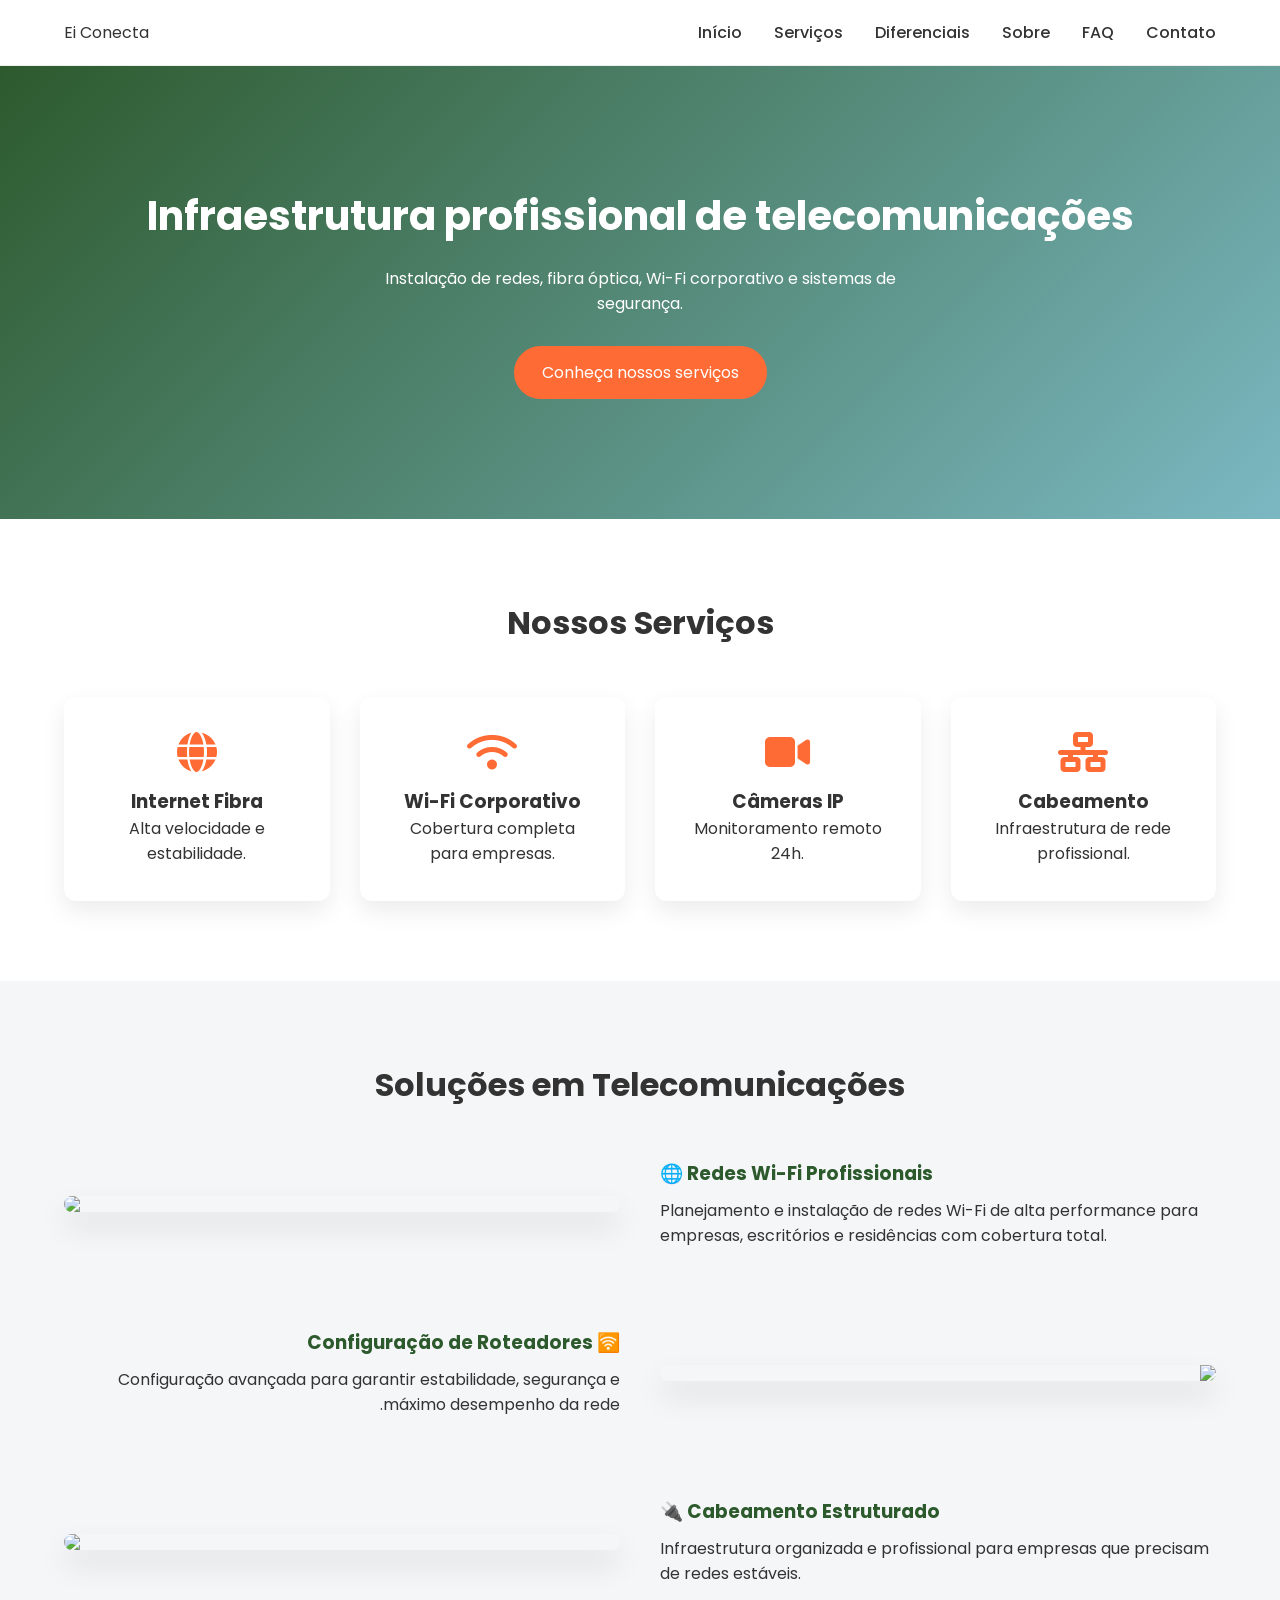
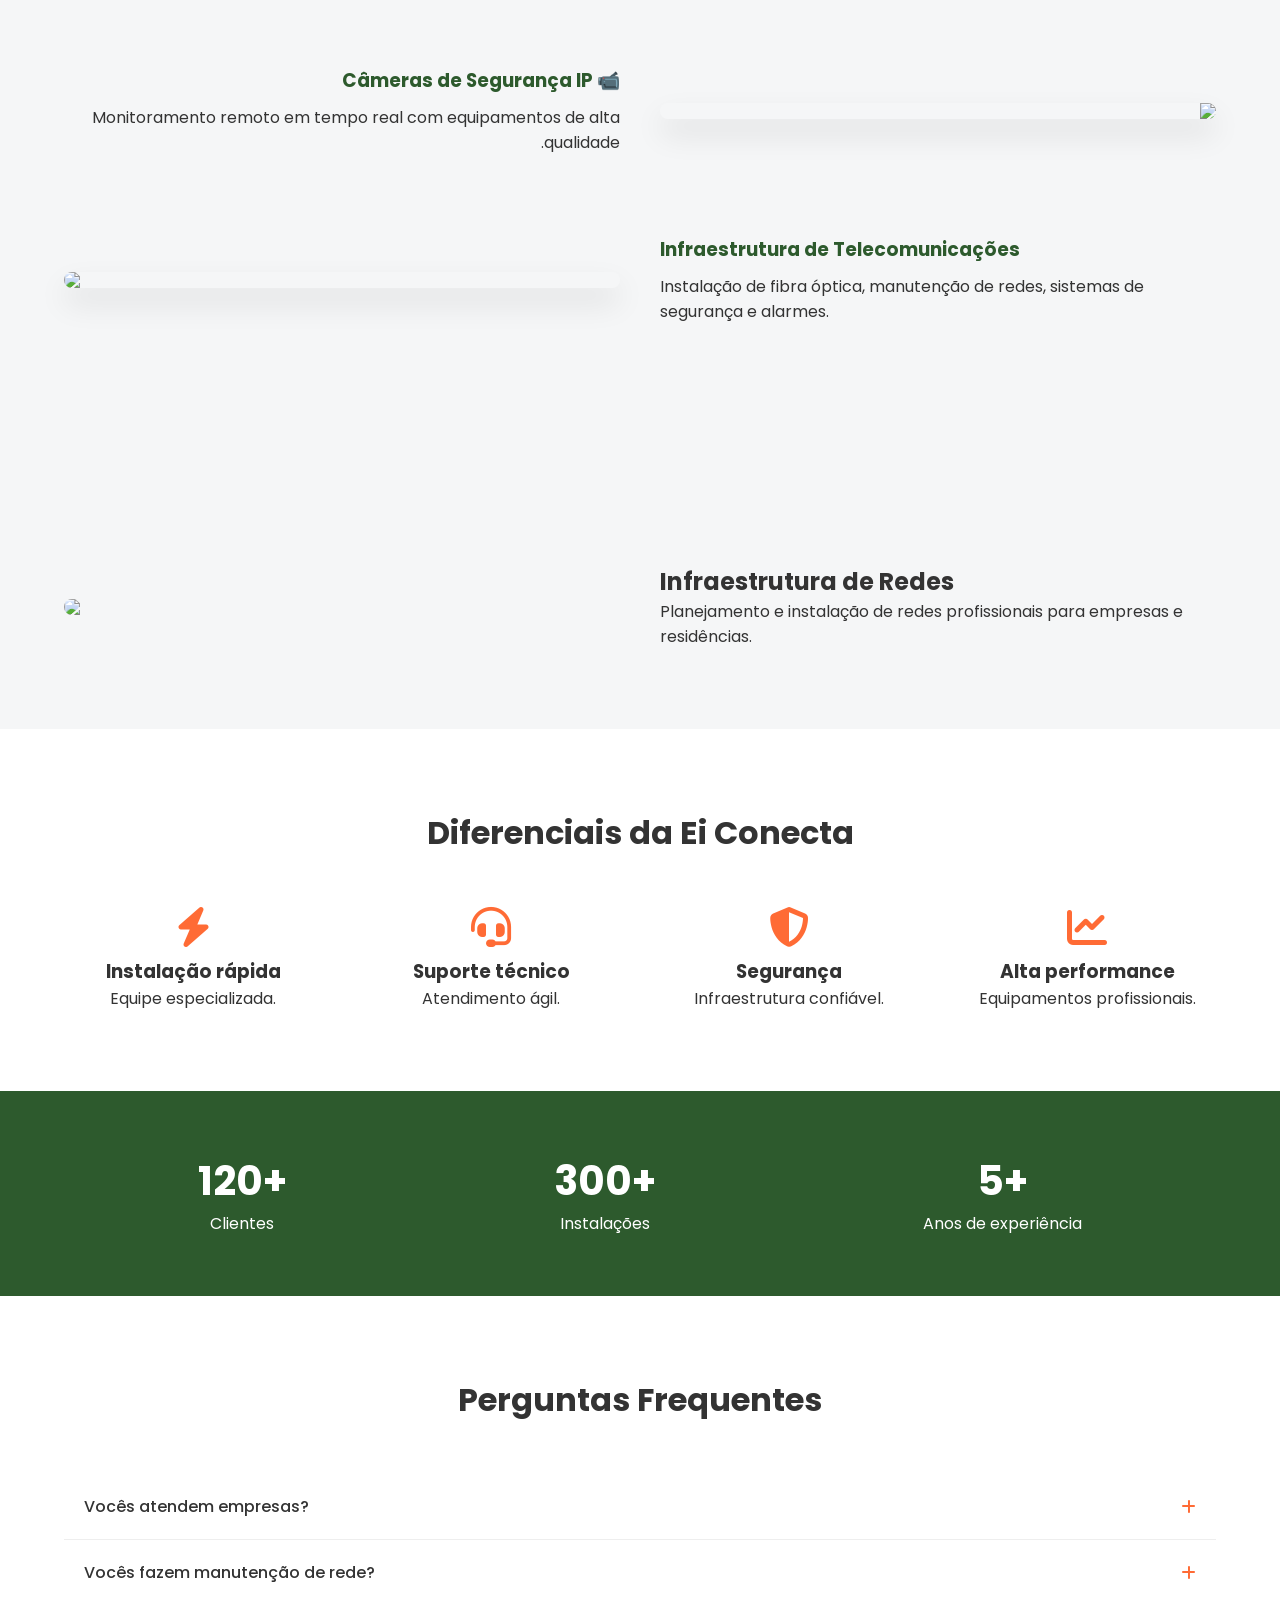
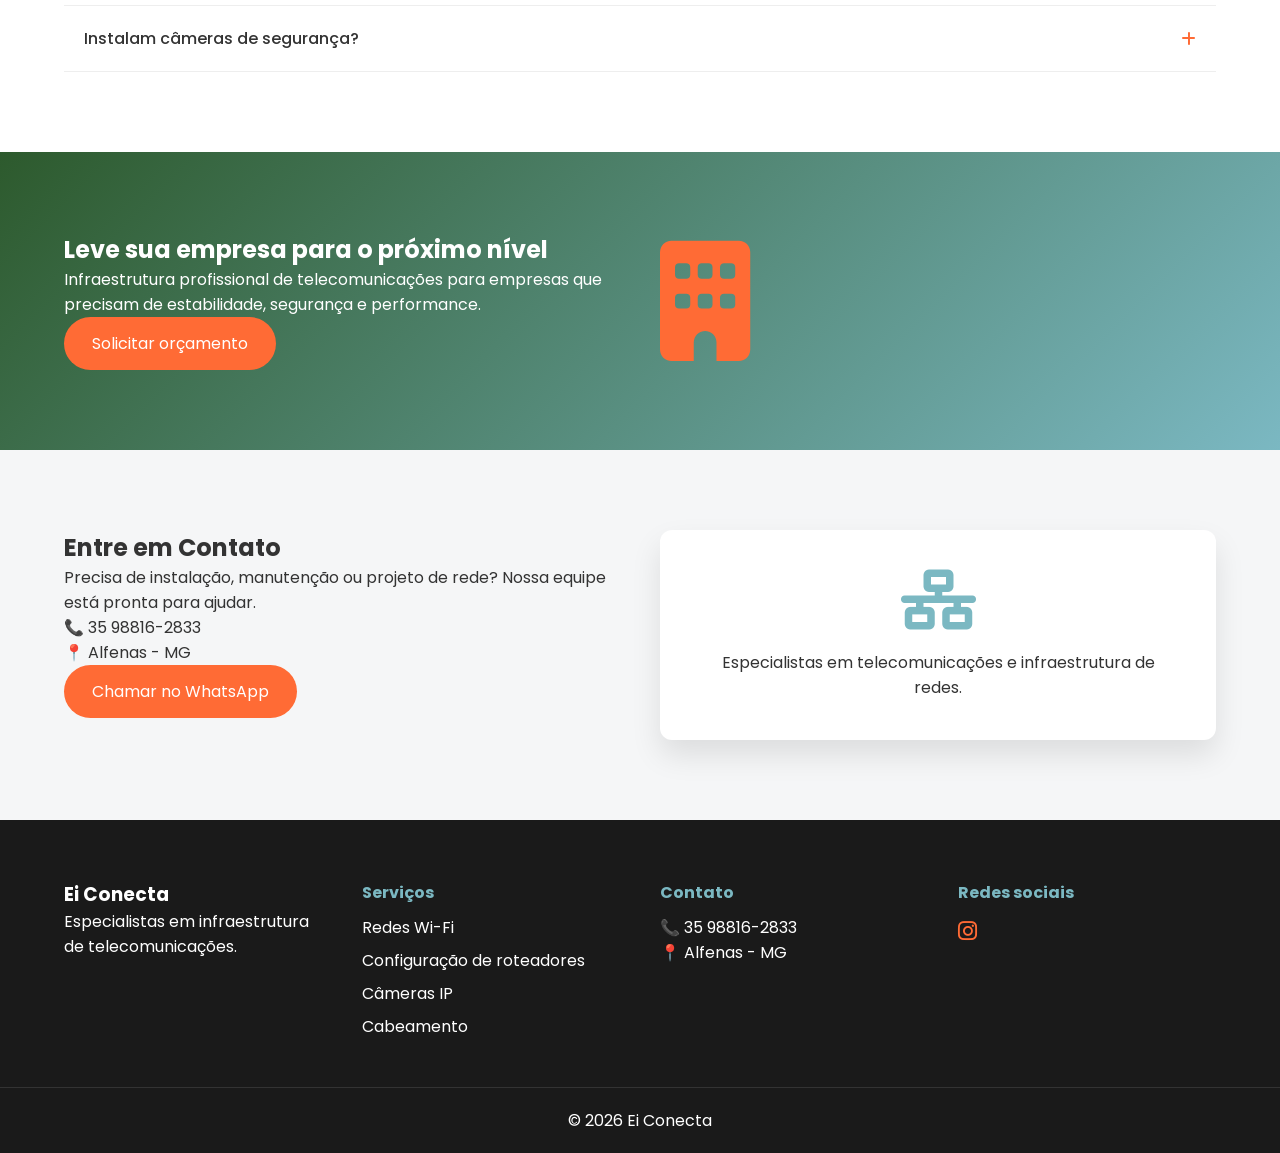
==== index.html @ c1b8fef2 "Inicial do projeto" ====
<!DOCTYPE html>
<html lang="pt-BR">

<head>

<meta charset="UTF-8">
<meta name="viewport" content="width=device-width, initial-scale=1">

<title>Ei Conecta</title>

<link rel="stylesheet" href="style.css">

<link rel="stylesheet"
href="https://cdnjs.cloudflare.com/ajax/libs/font-awesome/6.4.0/css/all.min.css">

<link href="https://fonts.googleapis.com/css2?family=Poppins:wght@300;400;500;600;700&display=swap" rel="stylesheet">

</head>

<body>


<header class="navbar">

<div class="container nav-content">

<div class="logo">Ei Conecta</div>

<nav>

<a href="#">Início</a>
<a href="#servicos">Serviços</a>
<a href="#diferenciais">Diferenciais</a>
<a href="sobre.html">Sobre</a>
<a href="#faq">FAQ</a>
<a href="#contato">Contato</a>

</nav>

</div>

</header>



<section class="hero">

<div class="container hero-content">

<h1>Infraestrutura profissional de telecomunicações</h1>

<p>

Instalação de redes, fibra óptica, Wi-Fi corporativo
e sistemas de segurança.

</p>

<a href="#servicos" class="btn">
Conheça nossos serviços
</a>

</div>

</section>



<section id="servicos" class="section">

<div class="container">

<h2 class="section-title">Nossos Serviços</h2>

<div class="cards">

<div class="card">

<i class="fas fa-globe"></i>

<h3>Internet Fibra</h3>

<p>Alta velocidade e estabilidade.</p>

</div>


<div class="card">

<i class="fas fa-wifi"></i>

<h3>Wi-Fi Corporativo</h3>

<p>Cobertura completa para empresas.</p>

</div>


<div class="card">

<i class="fas fa-video"></i>

<h3>Câmeras IP</h3>

<p>Monitoramento remoto 24h.</p>

</div>


<div class="card">

<i class="fas fa-network-wired"></i>

<h3>Cabeamento</h3>

<p>Infraestrutura de rede profissional.</p>

</div>

</div>

</div>

</section>
<section class="section servicos-detalhados">

<div class="container">

<h2 class="section-title">Soluções em Telecomunicações</h2>

<div class="service-row">

<img src="https://images.unsplash.com/photo-1593642532400-2682810df593">

<div>

<h3>🌐 Redes Wi-Fi Profissionais</h3>

<p>
Planejamento e instalação de redes Wi-Fi de alta performance
para empresas, escritórios e residências com cobertura total.
</p>

</div>

</div>


<div class="service-row reverse">

<img src="https://images.unsplash.com/photo-1581092160607-ee22621dd758">

<div>

<h3>🛜 Configuração de Roteadores</h3>

<p>
Configuração avançada para garantir estabilidade,
segurança e máximo desempenho da rede.
</p>

</div>

</div>


<div class="service-row">

<img src="https://images.unsplash.com/photo-1581093458791-9d09a3c5e0f3">

<div>

<h3>🔌 Cabeamento Estruturado</h3>

<p>
Infraestrutura organizada e profissional
para empresas que precisam de redes estáveis.
</p>

</div>

</div>


<div class="service-row reverse">

<img src="https://images.unsplash.com/photo-1558002038-1055907df827">

<div>

<h3>📹 Câmeras de Segurança IP</h3>

<p>
Monitoramento remoto em tempo real
com equipamentos de alta qualidade.
</p>

</div>

</div>


<div class="service-row">

<img src="https://images.unsplash.com/photo-1558494949-ef010cbdcc31">

<div>

<h3>Infraestrutura de Telecomunicações</h3>

<p>
Instalação de fibra óptica, manutenção de redes,
sistemas de segurança e alarmes.
</p>

</div>

</div>

</div>

</section>


<section class="section bg-light">

<div class="container grid-2">

<img src="https://images.unsplash.com/photo-1558494949-ef010cbdcc31">

<div>

<h2>Infraestrutura de Redes</h2>

<p>

Planejamento e instalação de redes profissionais
para empresas e residências.

</p>

</div>

</div>

</section>



<section id="diferenciais" class="section">

<div class="container">

<h2 class="section-title">
Diferenciais da Ei Conecta
</h2>

<div class="grid-4">

<div class="feature">

<i class="fas fa-bolt"></i>

<h3>Instalação rápida</h3>

<p>Equipe especializada.</p>

</div>


<div class="feature">

<i class="fas fa-headset"></i>

<h3>Suporte técnico</h3>

<p>Atendimento ágil.</p>

</div>


<div class="feature">

<i class="fas fa-shield-alt"></i>

<h3>Segurança</h3>

<p>Infraestrutura confiável.</p>

</div>


<div class="feature">

<i class="fas fa-chart-line"></i>

<h3>Alta performance</h3>

<p>Equipamentos profissionais.</p>

</div>

</div>

</div>

</section>



<section class="stats">

<div class="container stats-grid">

<div>

<h3>120+</h3>

<p>Clientes</p>

</div>

<div>

<h3>300+</h3>

<p>Instalações</p>

</div>

<div>

<h3>5+</h3>

<p>Anos de experiência</p>

</div>

</div>

</section>



<section id="faq" class="section faq-section">

<div class="container">

<h2 class="section-title">Perguntas Frequentes</h2>

<div class="faq">

<div class="faq-item">

<div class="faq-question">

<span>Vocês atendem empresas?</span>
<i class="fas fa-plus"></i>

</div>

<div class="faq-answer">

Sim, atendemos empresas, comércios e residências.

</div>

</div>


<div class="faq-item">

<div class="faq-question">

<span>Vocês fazem manutenção de rede?</span>
<i class="fas fa-plus"></i>

</div>

<div class="faq-answer">

Sim, realizamos manutenção e suporte técnico.

</div>

</div>


<div class="faq-item">

<div class="faq-question">

<span>Instalam câmeras de segurança?</span>
<i class="fas fa-plus"></i>

</div>

<div class="faq-answer">

Sim, instalamos câmeras IP com acesso remoto.

</div>

</div>

</div>

</div>

</section>

<section class="cta-empresa">

<div class="container cta-grid">

<div>

<h2>Leve sua empresa para o próximo nível</h2>

<p>

Infraestrutura profissional de telecomunicações
para empresas que precisam de estabilidade,
segurança e performance.

</p>

<a href="#contato" class="btn">
Solicitar orçamento
</a>

</div>

<div>

<i class="fas fa-building"></i>

</div>

</div>

</section>

<section id="contato" class="contato-section">

<div class="container contato-grid">

<div>

<h2>Entre em Contato</h2>

<p>
Precisa de instalação, manutenção ou projeto de rede?
Nossa equipe está pronta para ajudar.
</p>

<div class="contact-info">

<p>📞 35 98816-2833</p>
<p>📍 Alfenas - MG</p>

</div>

<a href="https://wa.me/5535988162833" class="btn">
Chamar no WhatsApp
</a>

</div>

<div class="contact-card">

<i class="fas fa-network-wired"></i>

<p>
Especialistas em telecomunicações
e infraestrutura de redes.
</p>

</div>

</div>

</section>



<footer class="footer">

<div class="container footer-grid">

<div>

<h3>Ei Conecta</h3>

<p>

Especialistas em infraestrutura
de telecomunicações.

</p>

</div>


<div>

<h4>Serviços</h4>

<ul>

<li>Redes Wi-Fi</li>
<li>Configuração de roteadores</li>
<li>Câmeras IP</li>
<li>Cabeamento</li>

</ul>

</div>


<div>

<h4>Contato</h4>

<p>📞 35 98816-2833</p>
<p>📍 Alfenas - MG</p>

</div>


<div>

<h4>Redes sociais</h4>

<div class="social">

<a href="#"><i class="fab fa-instagram"></i></a>

</div>

</div>

</div>

<div class="footer-bottom">

© 2026 Ei Conecta

</div>

</footer>


<script src="script.js"></script>

</body>
</html>
---- style.css ----
*{
margin:0;
padding:0;
box-sizing:border-box;
}

body{
font-family:Poppins;
color:#333;
}

.container{
width:90%;
max-width:1200px;
margin:auto;
}

.section{
padding:80px 0;
}

.section-title{
text-align:center;
margin-bottom:50px;
font-size:32px;
}

.bg-light{
background:#f5f6f7;
}

.center{
text-align:center;
}

/* navbar */

.navbar{
background:white;
border-bottom:1px solid #eee;
}

.nav-content{
display:flex;
justify-content:space-between;
align-items:center;
padding:20px 0;
}

nav a{
position:relative;
margin-left:28px;
text-decoration:none;
color:#333;
font-weight:500;
transition:.3s;
}

nav a::after{
content:"";
position:absolute;
width:0;
height:3px;
background:#FF6B35;
left:0;
bottom:-6px;
transition:.3s;
border-radius:10px;
}

nav a:hover{
color:#2D5A2D;
}

nav a:hover::after{
width:100%;
}

/* hero */

.hero{
background:linear-gradient(135deg,#2D5A2D,#7BB8C2);
color:white;
padding:120px 0;
text-align:center;
}

.hero h1{
font-size:40px;
margin-bottom:20px;
}

.hero p{
max-width:600px;
margin:auto;
margin-bottom:30px;
}

/* button */

.btn{
background:#FF6B35;
padding:14px 28px;
color:white;
border-radius:30px;
text-decoration:none;
display:inline-block;
}

/* cards */

.cards{
display:grid;
grid-template-columns:repeat(auto-fit,minmax(250px,1fr));
gap:30px;
}

.card{
background:white;
padding:35px;
border-radius:12px;
text-align:center;
box-shadow:0 10px 25px rgba(0,0,0,0.08);
transition:.3s;
}

.card:hover{
transform:translateY(-8px);
}

.card i{
font-size:40px;
color:#FF6B35;
margin-bottom:15px;
}

/* grid layouts */

.grid-2{
display:grid;
grid-template-columns:1fr 1fr;
gap:40px;
align-items:center;
}

.grid-2 img{
width:100%;
border-radius:10px;
}

.grid-4{
display:grid;
grid-template-columns:repeat(auto-fit,minmax(200px,1fr));
gap:40px;
}

.feature{
text-align:center;
}

.feature i{
font-size:40px;
color:#FF6B35;
margin-bottom:10px;
}

/* stats */

.stats{
background:#2D5A2D;
color:white;
padding:60px 0;
}

.stats-grid{
display:flex;
justify-content:space-around;
text-align:center;
}

.stats h3{
font-size:40px;
}

/* faq */

.faq-section{
background:#ffffff;
}

.faq-item{
border-bottom:1px solid #eee;
}

.faq-question{
display:flex;
justify-content:space-between;
align-items:center;
padding:20px;
cursor:pointer;
font-weight:500;
transition:.3s;
}

.faq-question:hover{
background:#f8f8f8;
}

.faq-question i{
color:#FF6B35;
}

.faq-answer{
max-height:0;
overflow:hidden;
transition:.4s;
padding:0 20px;
}

.faq-item.active .faq-answer{
max-height:200px;
padding:15px 20px;
}

.servicos-detalhados{
background:#f5f6f7;
}

.service-row{
display:grid;
grid-template-columns:1fr 1fr;
gap:40px;
align-items:center;
margin-bottom:80px;
}

.service-row img{
width:100%;
border-radius:12px;
box-shadow:0 15px 30px rgba(0,0,0,0.1);
}

.service-row h3{
color:#2D5A2D;
margin-bottom:10px;
}

.reverse{
direction:rtl;
}
.cta-empresa{
background:linear-gradient(135deg,#2D5A2D,#7BB8C2);
color:white;
padding:80px 0;
}

.cta-grid{
display:grid;
grid-template-columns:1fr 1fr;
align-items:center;
gap:40px;
}

.cta-grid i{
font-size:120px;
color:#FF6B35;
text-align:center;
}

/* contato */

.contato{
background:#f5f6f7;
}

.contato-section{
background:#f5f6f7;
padding:80px 0;
}

.contato-grid{
display:grid;
grid-template-columns:1fr 1fr;
gap:40px;
}

.contact-card{
background:white;
padding:40px;
border-radius:12px;
box-shadow:0 15px 30px rgba(0,0,0,0.1);
text-align:center;
}

.contact-card i{
font-size:60px;
color:#7BB8C2;
margin-bottom:20px;
}

/* footer */

.footer{
background:#1a1a1a;
color:white;
padding:60px 0 20px;
}

.footer-grid{
display:grid;
grid-template-columns:repeat(auto-fit,minmax(200px,1fr));
gap:40px;
}

.footer h4{
margin-bottom:10px;
color:#7BB8C2;
}

.footer ul{
list-style:none;
}

.footer ul li{
margin-bottom:8px;
}

.social a{
color:#FF6B35;
font-size:22px;
}

.footer-bottom{
text-align:center;
margin-top:40px;
border-top:1px solid #333;
padding-top:20px;
}
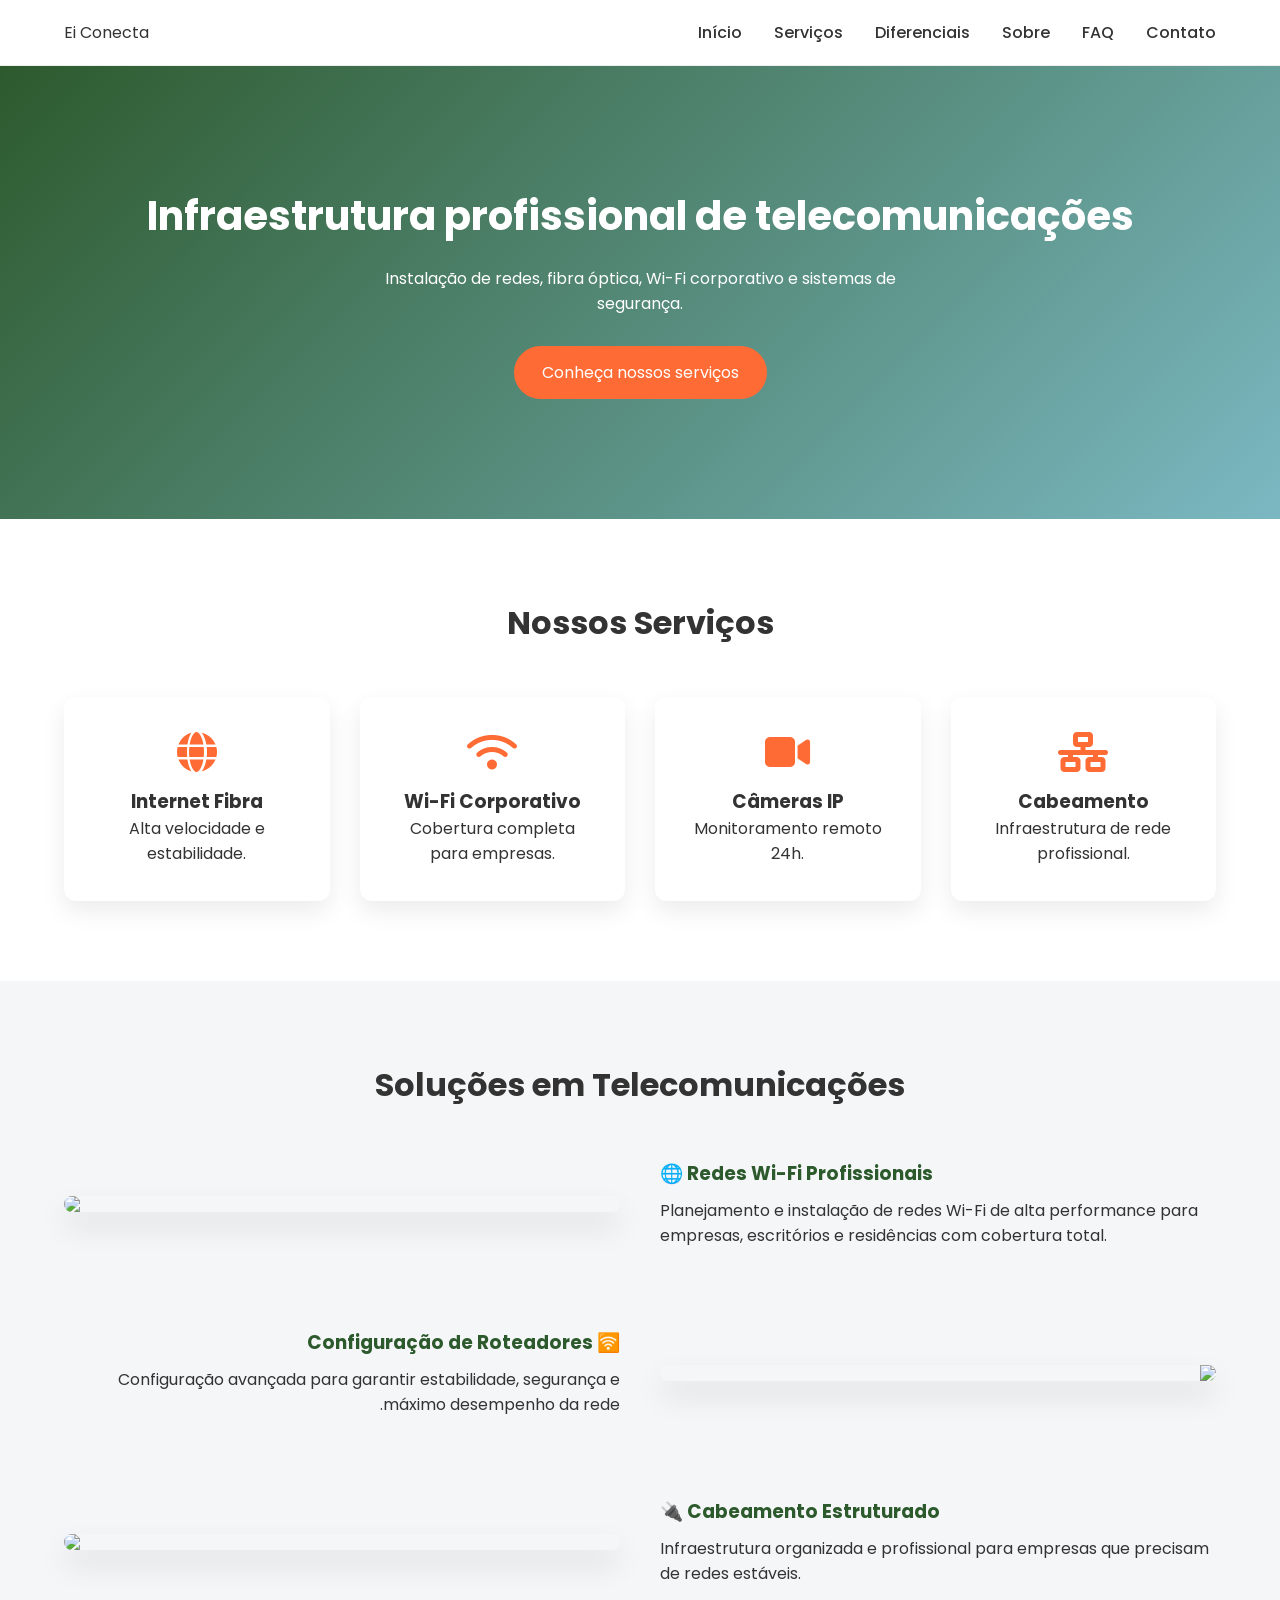
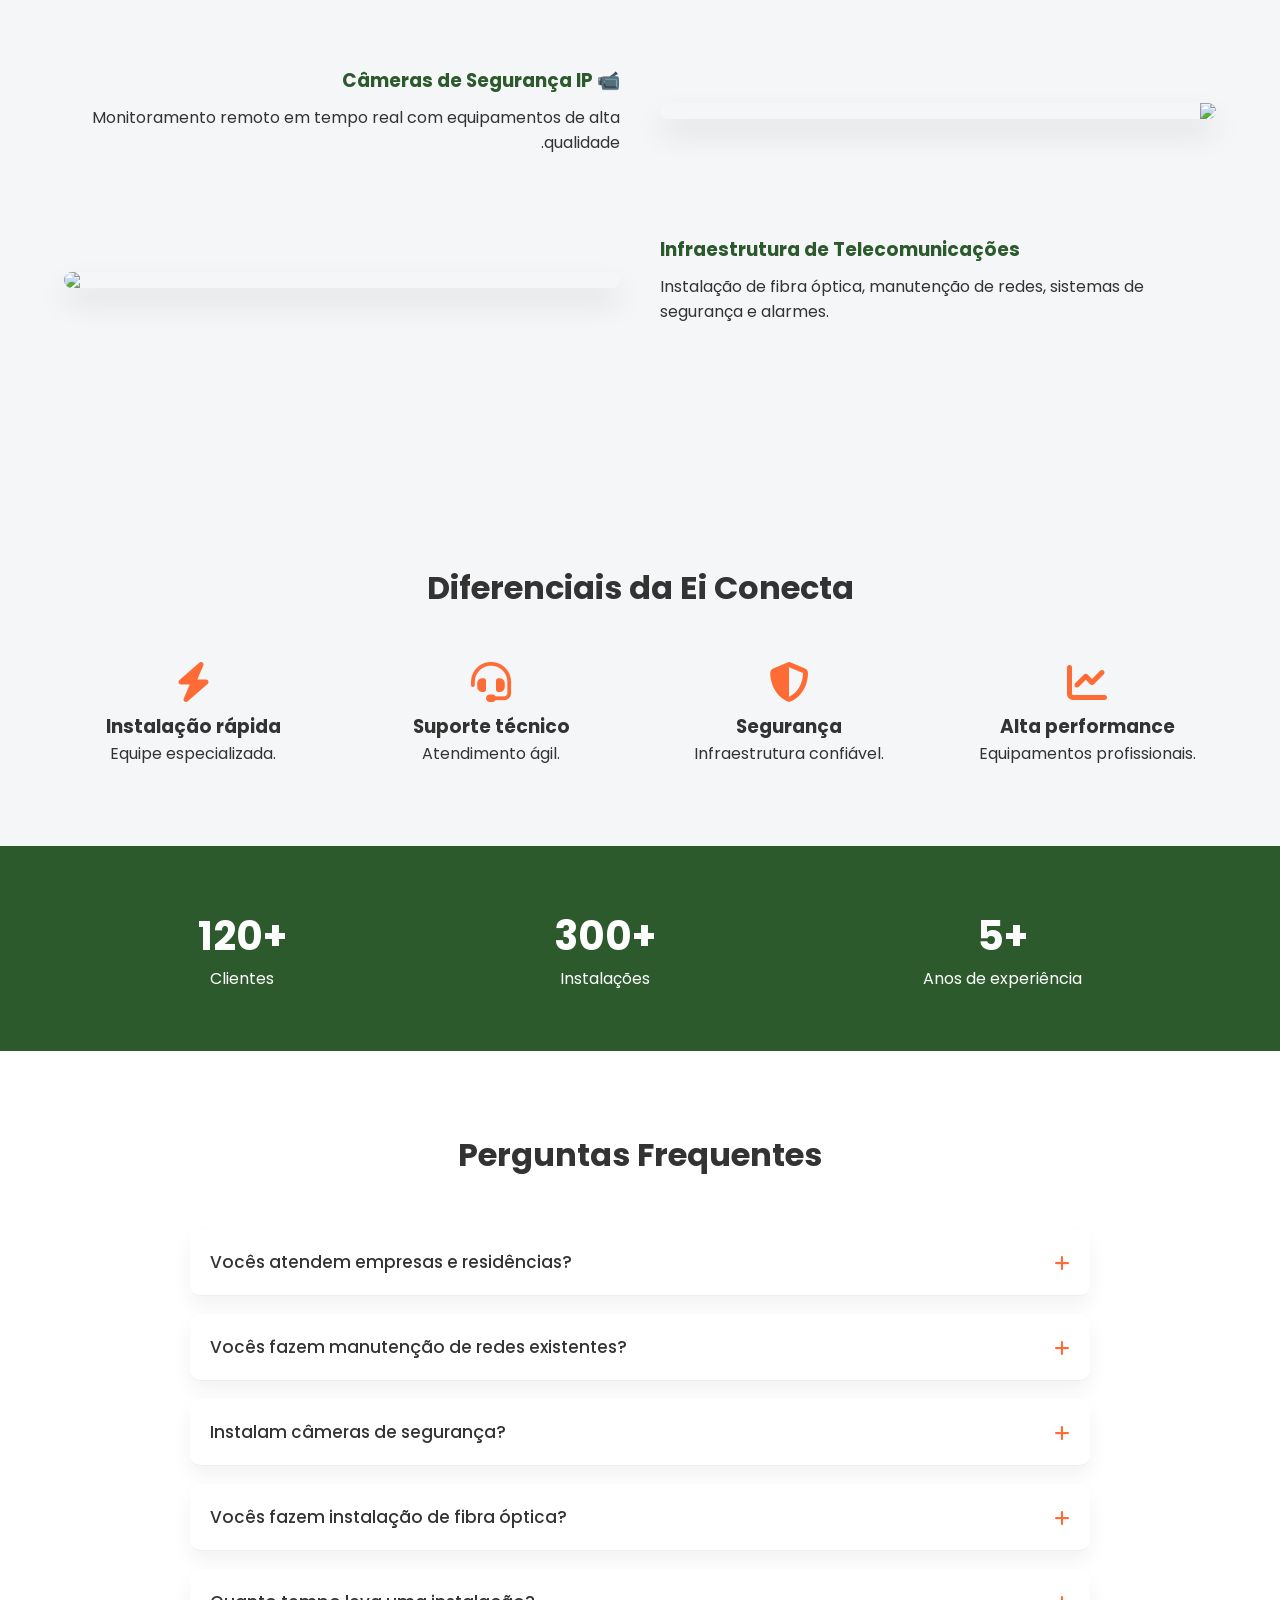
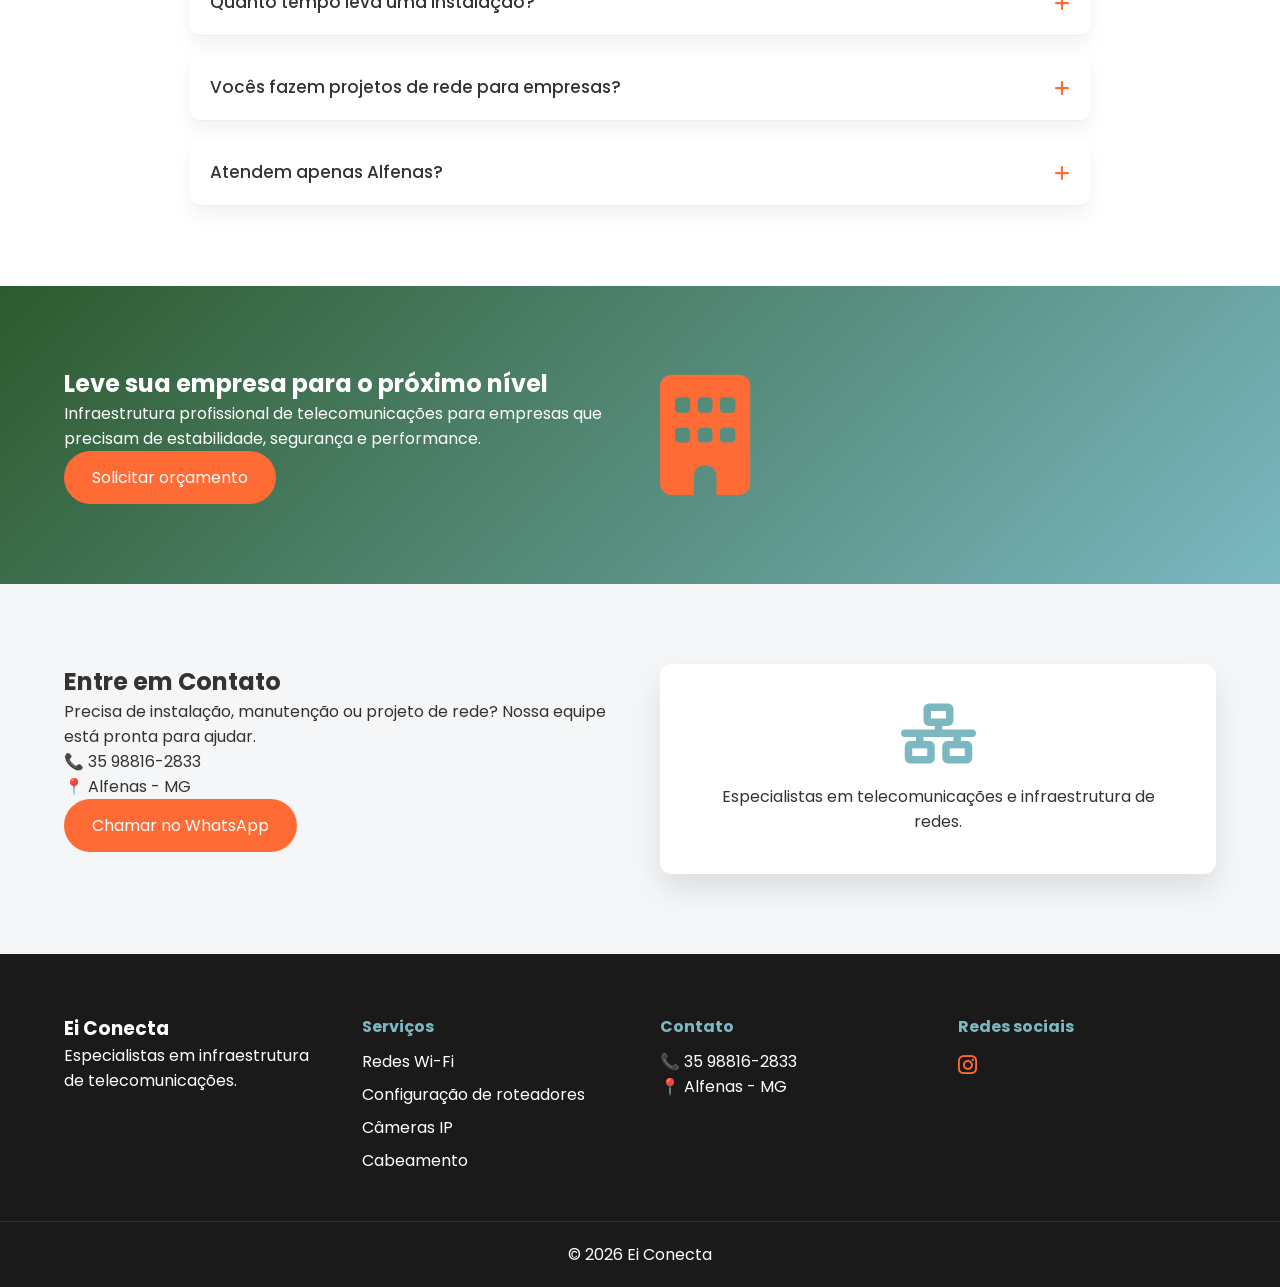
==== commit a38008b7: "Melhorias Gráficas" ====
--- a/index.html
+++ b/index.html
@@ -18,7 +18,6 @@
 </head>
 
 <body>
-
 
 <header class="navbar">
 
@@ -42,18 +41,15 @@
 </header>
 
 
-
-<section class="hero">
+<section class="hero reveal reveal-up">
 
 <div class="container hero-content">
 
 <h1>Infraestrutura profissional de telecomunicações</h1>
 
 <p>
-
 Instalação de redes, fibra óptica, Wi-Fi corporativo
 e sistemas de segurança.
-
 </p>
 
 <a href="#servicos" class="btn">
@@ -66,7 +62,7 @@
 
 
 
-<section id="servicos" class="section">
+<section id="servicos" class="section reveal reveal-up">
 
 <div class="container">
 
@@ -74,45 +70,37 @@
 
 <div class="cards">
 
-<div class="card">
+<div class="card reveal reveal-up delay-1">
 
 <i class="fas fa-globe"></i>
-
 <h3>Internet Fibra</h3>
-
 <p>Alta velocidade e estabilidade.</p>
 
 </div>
 
 
-<div class="card">
+<div class="card reveal reveal-up delay-2">
 
 <i class="fas fa-wifi"></i>
-
 <h3>Wi-Fi Corporativo</h3>
-
 <p>Cobertura completa para empresas.</p>
 
 </div>
 
 
-<div class="card">
+<div class="card reveal reveal-up delay-3">
 
 <i class="fas fa-video"></i>
-
 <h3>Câmeras IP</h3>
-
 <p>Monitoramento remoto 24h.</p>
 
 </div>
 
 
-<div class="card">
+<div class="card reveal reveal-up delay-4">
 
 <i class="fas fa-network-wired"></i>
-
 <h3>Cabeamento</h3>
-
 <p>Infraestrutura de rede profissional.</p>
 
 </div>
@@ -122,13 +110,17 @@
 </div>
 
 </section>
+
+
+
 <section class="section servicos-detalhados">
 
 <div class="container">
 
-<h2 class="section-title">Soluções em Telecomunicações</h2>
-
-<div class="service-row">
+<h2 class="section-title reveal reveal-up">Soluções em Telecomunicações</h2>
+
+
+<div class="service-row reveal reveal-left">
 
 <img src="https://images.unsplash.com/photo-1593642532400-2682810df593">
 
@@ -146,7 +138,7 @@
 </div>
 
 
-<div class="service-row reverse">
+<div class="service-row reverse reveal reveal-right">
 
 <img src="https://images.unsplash.com/photo-1581092160607-ee22621dd758">
 
@@ -164,7 +156,7 @@
 </div>
 
 
-<div class="service-row">
+<div class="service-row reveal reveal-left">
 
 <img src="https://images.unsplash.com/photo-1581093458791-9d09a3c5e0f3">
 
@@ -182,7 +174,7 @@
 </div>
 
 
-<div class="service-row reverse">
+<div class="service-row reverse reveal reveal-right">
 
 <img src="https://images.unsplash.com/photo-1558002038-1055907df827">
 
@@ -200,7 +192,7 @@
 </div>
 
 
-<div class="service-row">
+<div class="service-row reveal reveal-left">
 
 <img src="https://images.unsplash.com/photo-1558494949-ef010cbdcc31">
 
@@ -222,32 +214,8 @@
 </section>
 
 
-<section class="section bg-light">
-
-<div class="container grid-2">
-
-<img src="https://images.unsplash.com/photo-1558494949-ef010cbdcc31">
-
-<div>
-
-<h2>Infraestrutura de Redes</h2>
-
-<p>
-
-Planejamento e instalação de redes profissionais
-para empresas e residências.
-
-</p>
-
-</div>
-
-</div>
-
-</section>
-
-
-
-<section id="diferenciais" class="section">
+
+<section id="diferenciais" class="section bg-light reveal reveal-up">
 
 <div class="container">
 
@@ -260,42 +228,31 @@
 <div class="feature">
 
 <i class="fas fa-bolt"></i>
-
 <h3>Instalação rápida</h3>
-
 <p>Equipe especializada.</p>
 
 </div>
 
-
 <div class="feature">
 
 <i class="fas fa-headset"></i>
-
 <h3>Suporte técnico</h3>
-
 <p>Atendimento ágil.</p>
 
 </div>
 
-
 <div class="feature">
 
 <i class="fas fa-shield-alt"></i>
-
 <h3>Segurança</h3>
-
 <p>Infraestrutura confiável.</p>
 
 </div>
 
-
 <div class="feature">
 
 <i class="fas fa-chart-line"></i>
-
 <h3>Alta performance</h3>
-
 <p>Equipamentos profissionais.</p>
 
 </div>
@@ -308,32 +265,23 @@
 
 
 
-<section class="stats">
+<section class="stats reveal reveal-up">
 
 <div class="container stats-grid">
 
 <div>
-
 <h3>120+</h3>
-
 <p>Clientes</p>
-
-</div>
-
-<div>
-
+</div>
+
+<div>
 <h3>300+</h3>
-
 <p>Instalações</p>
-
-</div>
-
-<div>
-
+</div>
+
+<div>
 <h3>5+</h3>
-
 <p>Anos de experiência</p>
-
 </div>
 
 </div>
@@ -351,65 +299,83 @@
 <div class="faq">
 
 <div class="faq-item">
-
-<div class="faq-question">
-
-<span>Vocês atendem empresas?</span>
-<i class="fas fa-plus"></i>
-
-</div>
-
-<div class="faq-answer">
-
-Sim, atendemos empresas, comércios e residências.
-
-</div>
-
-</div>
-
-
-<div class="faq-item">
-
-<div class="faq-question">
-
-<span>Vocês fazem manutenção de rede?</span>
-<i class="fas fa-plus"></i>
-
-</div>
-
-<div class="faq-answer">
-
-Sim, realizamos manutenção e suporte técnico.
-
-</div>
-
-</div>
-
-
-<div class="faq-item">
-
-<div class="faq-question">
-
+<div class="faq-question">
+<span>Vocês atendem empresas e residências?</span>
+<i class="fas fa-plus"></i>
+</div>
+<div class="faq-answer">
+Sim. Atendemos empresas, comércios e residências, oferecendo soluções completas de infraestrutura de rede, Wi-Fi profissional, cabeamento estruturado e sistemas de segurança.
+</div>
+</div>
+
+<div class="faq-item">
+<div class="faq-question">
+<span>Vocês fazem manutenção de redes existentes?</span>
+<i class="fas fa-plus"></i>
+</div>
+<div class="faq-answer">
+Sim. Realizamos diagnóstico, manutenção e otimização de redes já instaladas para melhorar estabilidade, velocidade e segurança da conexão.
+</div>
+</div>
+
+<div class="faq-item">
+<div class="faq-question">
 <span>Instalam câmeras de segurança?</span>
 <i class="fas fa-plus"></i>
-
-</div>
-
-<div class="faq-answer">
-
-Sim, instalamos câmeras IP com acesso remoto.
-
-</div>
-
-</div>
-
-</div>
-
-</div>
-
-</section>
-
-<section class="cta-empresa">
+</div>
+<div class="faq-answer">
+Sim. Instalamos sistemas de câmeras IP com acesso remoto pelo celular, gravação segura e monitoramento em tempo real.
+</div>
+</div>
+
+<div class="faq-item">
+<div class="faq-question">
+<span>Vocês fazem instalação de fibra óptica?</span>
+<i class="fas fa-plus"></i>
+</div>
+<div class="faq-answer">
+Sim. Realizamos instalação, estruturação e manutenção de redes de fibra óptica para empresas e provedores.
+</div>
+</div>
+
+<div class="faq-item">
+<div class="faq-question">
+<span>Quanto tempo leva uma instalação?</span>
+<i class="fas fa-plus"></i>
+</div>
+<div class="faq-answer">
+O tempo depende do projeto, mas instalações comuns de rede ou Wi-Fi normalmente são concluídas no mesmo dia.
+</div>
+</div>
+
+<div class="faq-item">
+<div class="faq-question">
+<span>Vocês fazem projetos de rede para empresas?</span>
+<i class="fas fa-plus"></i>
+</div>
+<div class="faq-answer">
+Sim. Desenvolvemos projetos completos de infraestrutura de telecomunicações, incluindo planejamento de rede, cabeamento estruturado, Wi-Fi corporativo e segurança.
+</div>
+</div>
+
+<div class="faq-item">
+<div class="faq-question">
+<span>Atendem apenas Alfenas?</span>
+<i class="fas fa-plus"></i>
+</div>
+<div class="faq-answer">
+Estamos localizados em Alfenas/MG, mas também atendemos cidades da região dependendo do tipo de projeto.
+</div>
+</div>
+
+</div>
+</div>
+
+</section>
+
+
+
+<section class="cta-empresa reveal reveal-up">
 
 <div class="container cta-grid">
 
@@ -418,11 +384,9 @@
 <h2>Leve sua empresa para o próximo nível</h2>
 
 <p>
-
 Infraestrutura profissional de telecomunicações
 para empresas que precisam de estabilidade,
 segurança e performance.
-
 </p>
 
 <a href="#contato" class="btn">
@@ -432,16 +396,16 @@
 </div>
 
 <div>
-
 <i class="fas fa-building"></i>
-
-</div>
-
-</div>
-
-</section>
-
-<section id="contato" class="contato-section">
+</div>
+
+</div>
+
+</section>
+
+
+
+<section id="contato" class="contato-section reveal reveal-up">
 
 <div class="container contato-grid">
 
@@ -493,10 +457,8 @@
 <h3>Ei Conecta</h3>
 
 <p>
-
 Especialistas em infraestrutura
 de telecomunicações.
-
 </p>
 
 </div>
@@ -507,12 +469,10 @@
 <h4>Serviços</h4>
 
 <ul>
-
 <li>Redes Wi-Fi</li>
 <li>Configuração de roteadores</li>
 <li>Câmeras IP</li>
 <li>Cabeamento</li>
-
 </ul>
 
 </div>
--- a/style.css
+++ b/style.css
@@ -8,7 +8,104 @@
 font-family:Poppins;
 color:#333;
 }
-
+html{
+scroll-behavior:smooth;
+}
+section{
+scroll-margin-top:90px;
+}
+/* FAQ */
+
+.faq-section{
+background:#f9fbfb;
+}
+
+.faq{
+max-width:900px;
+margin:auto;
+display:flex;
+flex-direction:column;
+gap:18px;
+}
+
+.faq-item{
+background:white;
+border-radius:10px;
+box-shadow:0 10px 20px rgba(0,0,0,0.05);
+overflow:hidden;
+transition:0.3s;
+}
+
+.faq-question{
+display:flex;
+justify-content:space-between;
+align-items:center;
+padding:22px 25px;
+cursor:pointer;
+font-weight:500;
+font-size:17px;
+transition:.3s;
+}
+
+.faq-question:hover{
+background:#f3fbfc;
+}
+
+.faq-question i{
+color:#FF6B35;
+transition:.4s;
+}
+
+/* resposta */
+
+.faq-answer{
+
+max-height:0;
+overflow:hidden;
+
+background:#f3fbfc;
+border-left:4px solid #FF6B35;
+
+margin:0 20px;
+border-radius:8px;
+
+padding:0 20px;
+
+line-height:1.7;
+color:#444;
+
+transition:all .45s ease;
+
+}
+
+/* quando abre */
+
+.faq-item.active .faq-answer{
+
+max-height:300px;
+
+padding:20px;
+
+margin:0 20px 20px 20px;
+
+box-shadow:0 10px 18px rgba(0,0,0,0.05);
+
+}
+
+/* pergunta ativa */
+
+.faq-item.active .faq-question{
+
+background:#f6fbfb;
+border-left:4px solid #7BB8C2;
+
+}
+
+/* animação icone */
+
+.faq-item.active i{
+transform:rotate(45deg);
+}
 .container{
 width:90%;
 max-width:1200px;
@@ -335,4 +432,43 @@
 margin-top:40px;
 border-top:1px solid #333;
 padding-top:20px;
-}+}
+
+/*Animações */
+/* Estado inicial das animações */
+.reveal {
+    opacity: 0;
+    transform: translateY(40px);
+    transition: all 0.9s cubic-bezier(.17,.67,.32,1);
+}
+
+/* Direções */
+.reveal-left {
+    transform: translateX(-80px);
+}
+
+.reveal-right {
+    transform: translateX(80px);
+}
+
+.reveal-up {
+    transform: translateY(60px);
+}
+
+.reveal-scale {
+    transform: scale(0.9);
+}
+
+/* Quando aparece */
+.reveal.active {
+    opacity: 1;
+    transform: translate(0,0) scale(1);
+}
+
+/* Delay para itens sequenciais */
+
+.delay-1 { transition-delay: .1s; }
+.delay-2 { transition-delay: .2s; }
+.delay-3 { transition-delay: .3s; }
+.delay-4 { transition-delay: .4s; }
+.delay-5 { transition-delay: .5s; }
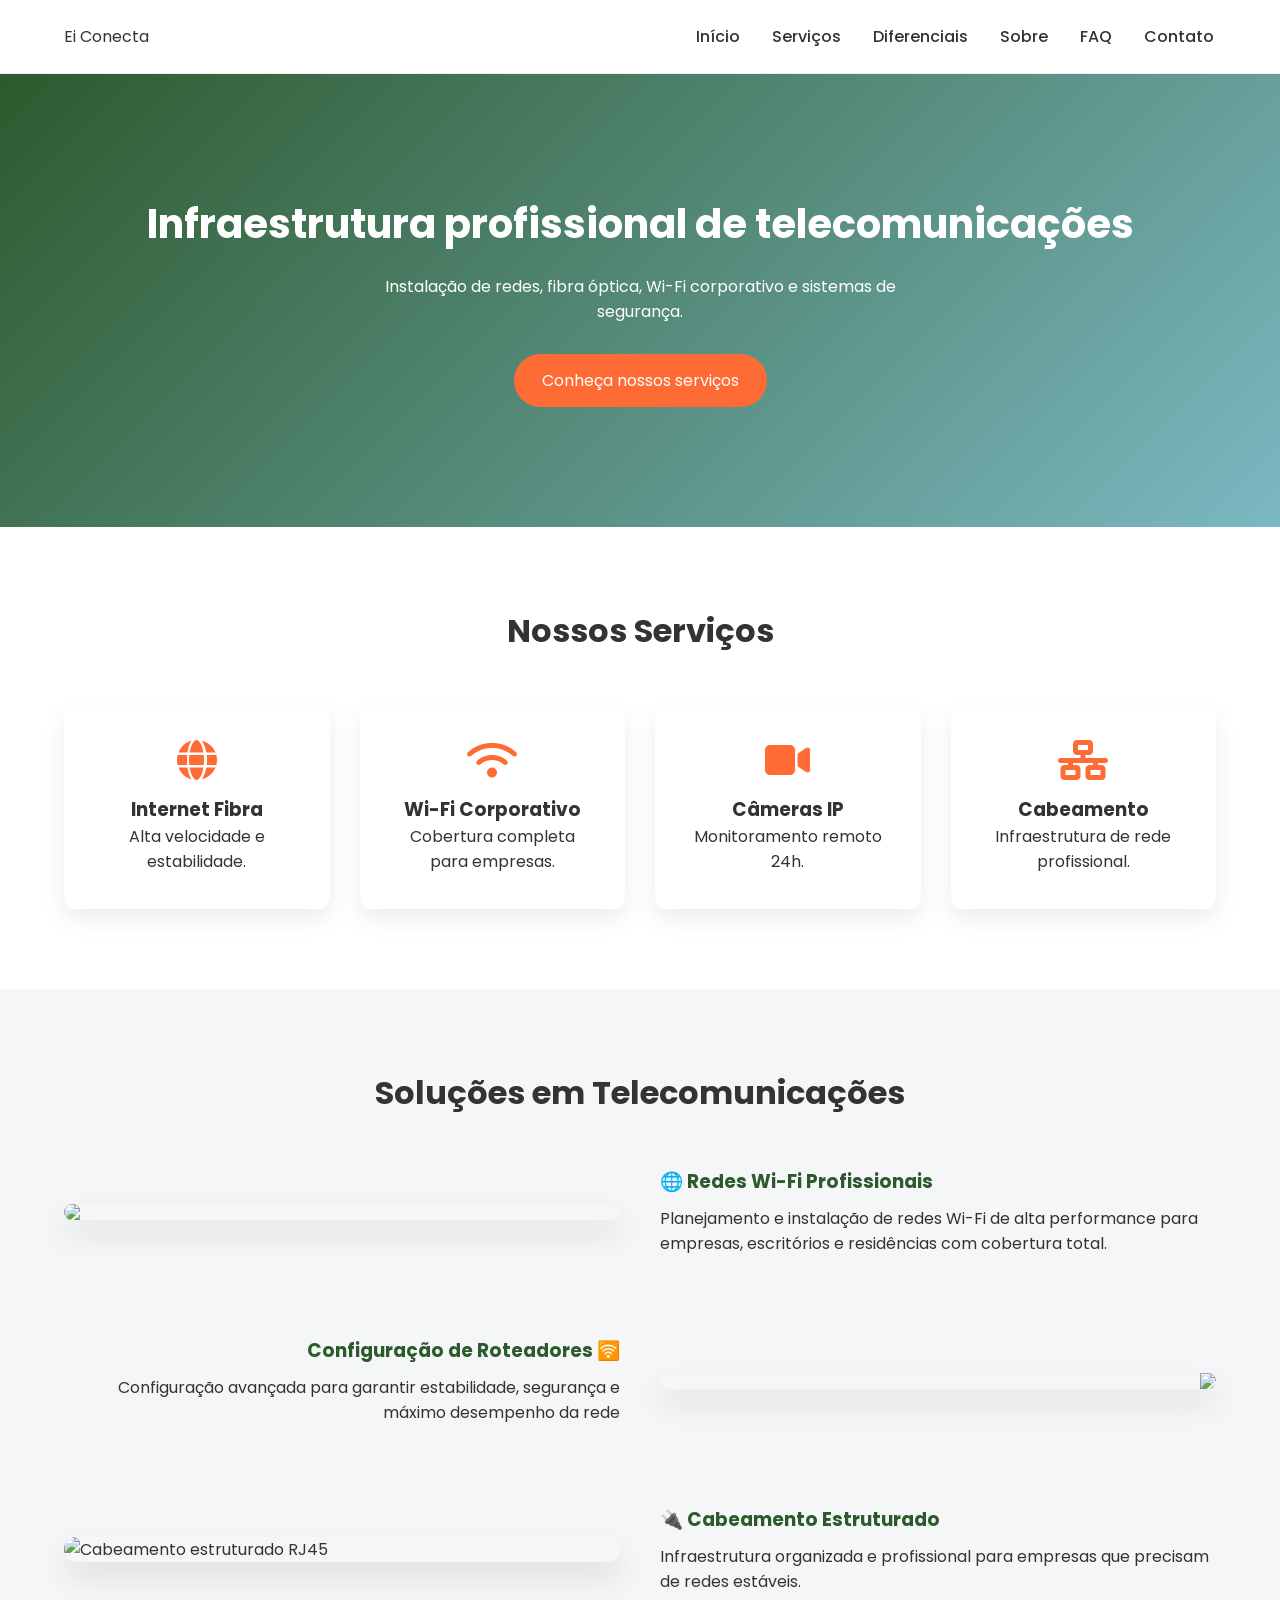
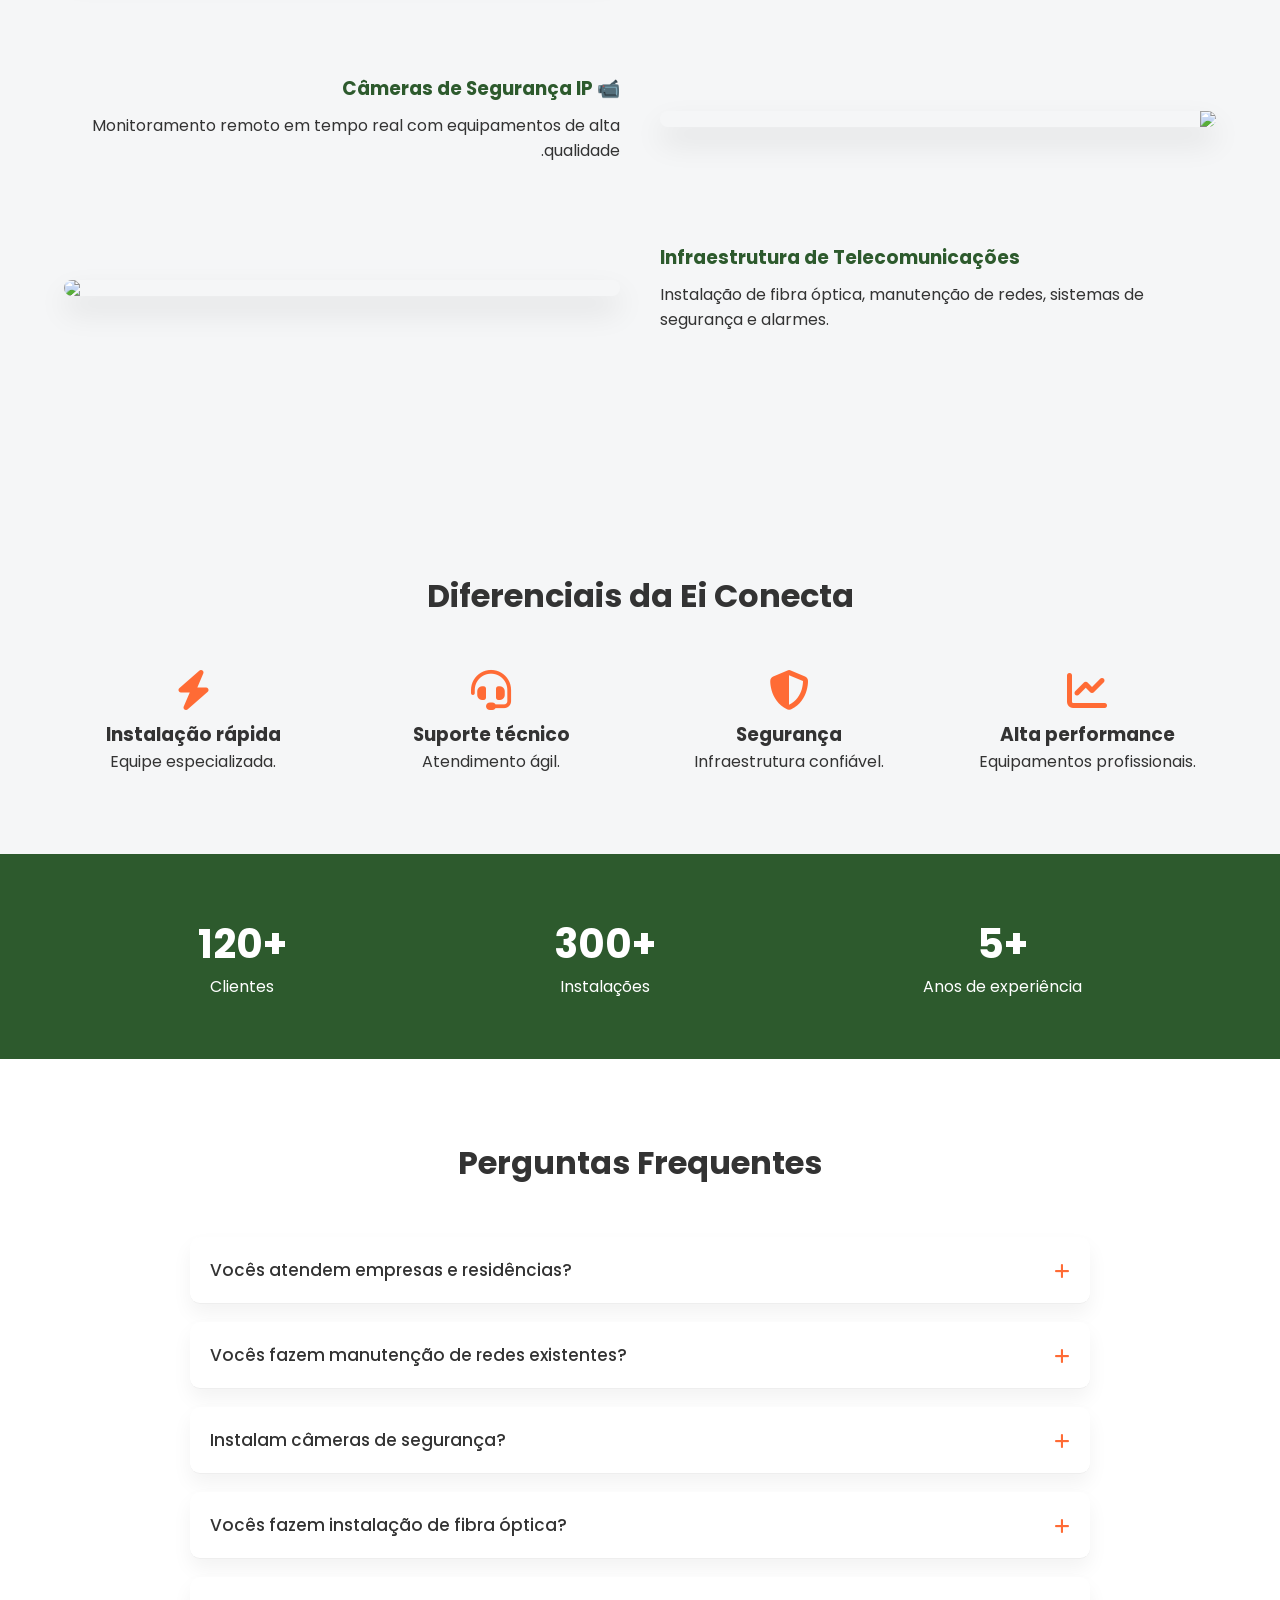
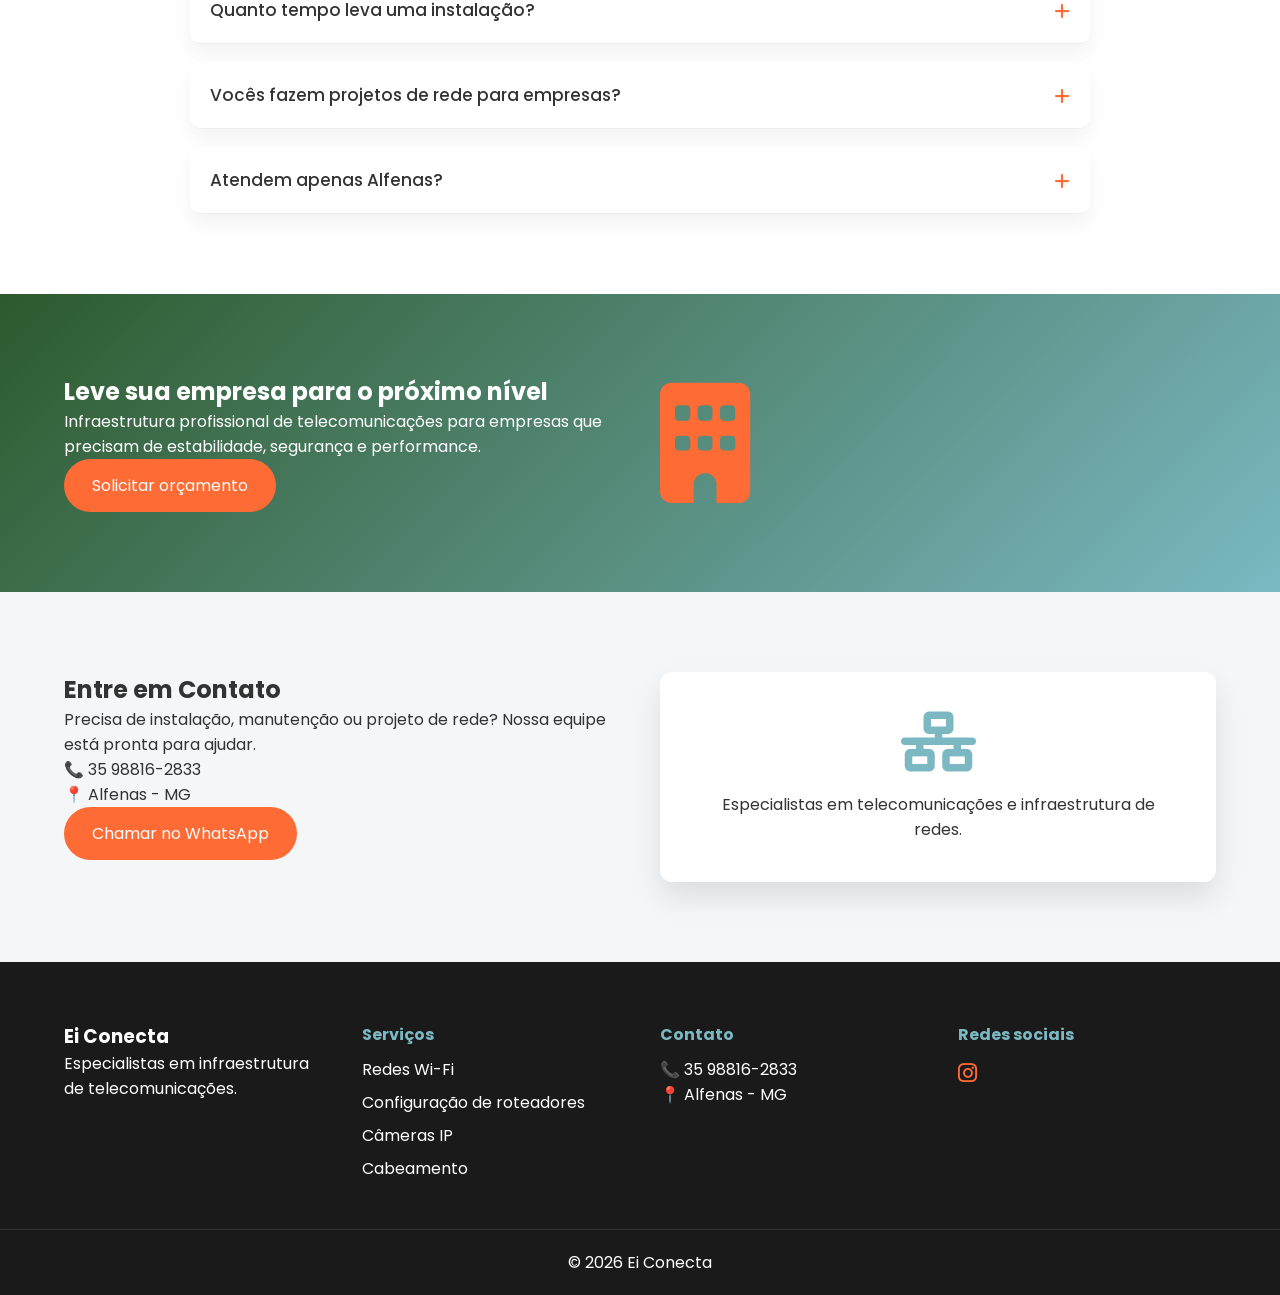
==== commit db860506: "Melhorias temporárias de conteúdo e layout" ====
--- a/index.html
+++ b/index.html
@@ -148,7 +148,7 @@
 
 <p>
 Configuração avançada para garantir estabilidade,
-segurança e máximo desempenho da rede.
+segurança e máximo desempenho da rede
 </p>
 
 </div>
@@ -158,7 +158,9 @@
 
 <div class="service-row reveal reveal-left">
 
-<img src="https://images.unsplash.com/photo-1581093458791-9d09a3c5e0f3">
+<img 
+src="https://images.unsplash.com/photo-1558494949-ef010cbdcc31?auto=format&fit=crop&w=900&q=80"
+alt="Cabeamento estruturado RJ45">
 
 <div>
 
--- a/style.css
+++ b/style.css
@@ -131,7 +131,12 @@
 }
 
 /* navbar */
-
+nav{
+display:flex;
+flex-wrap:wrap;
+justify-content:center;
+gap:18px 28px;
+}
 .navbar{
 background:white;
 border-bottom:1px solid #eee;
@@ -146,11 +151,11 @@
 
 nav a{
 position:relative;
-margin-left:28px;
 text-decoration:none;
 color:#333;
 font-weight:500;
 transition:.3s;
+padding:4px 2px;
 }
 
 nav a::after{
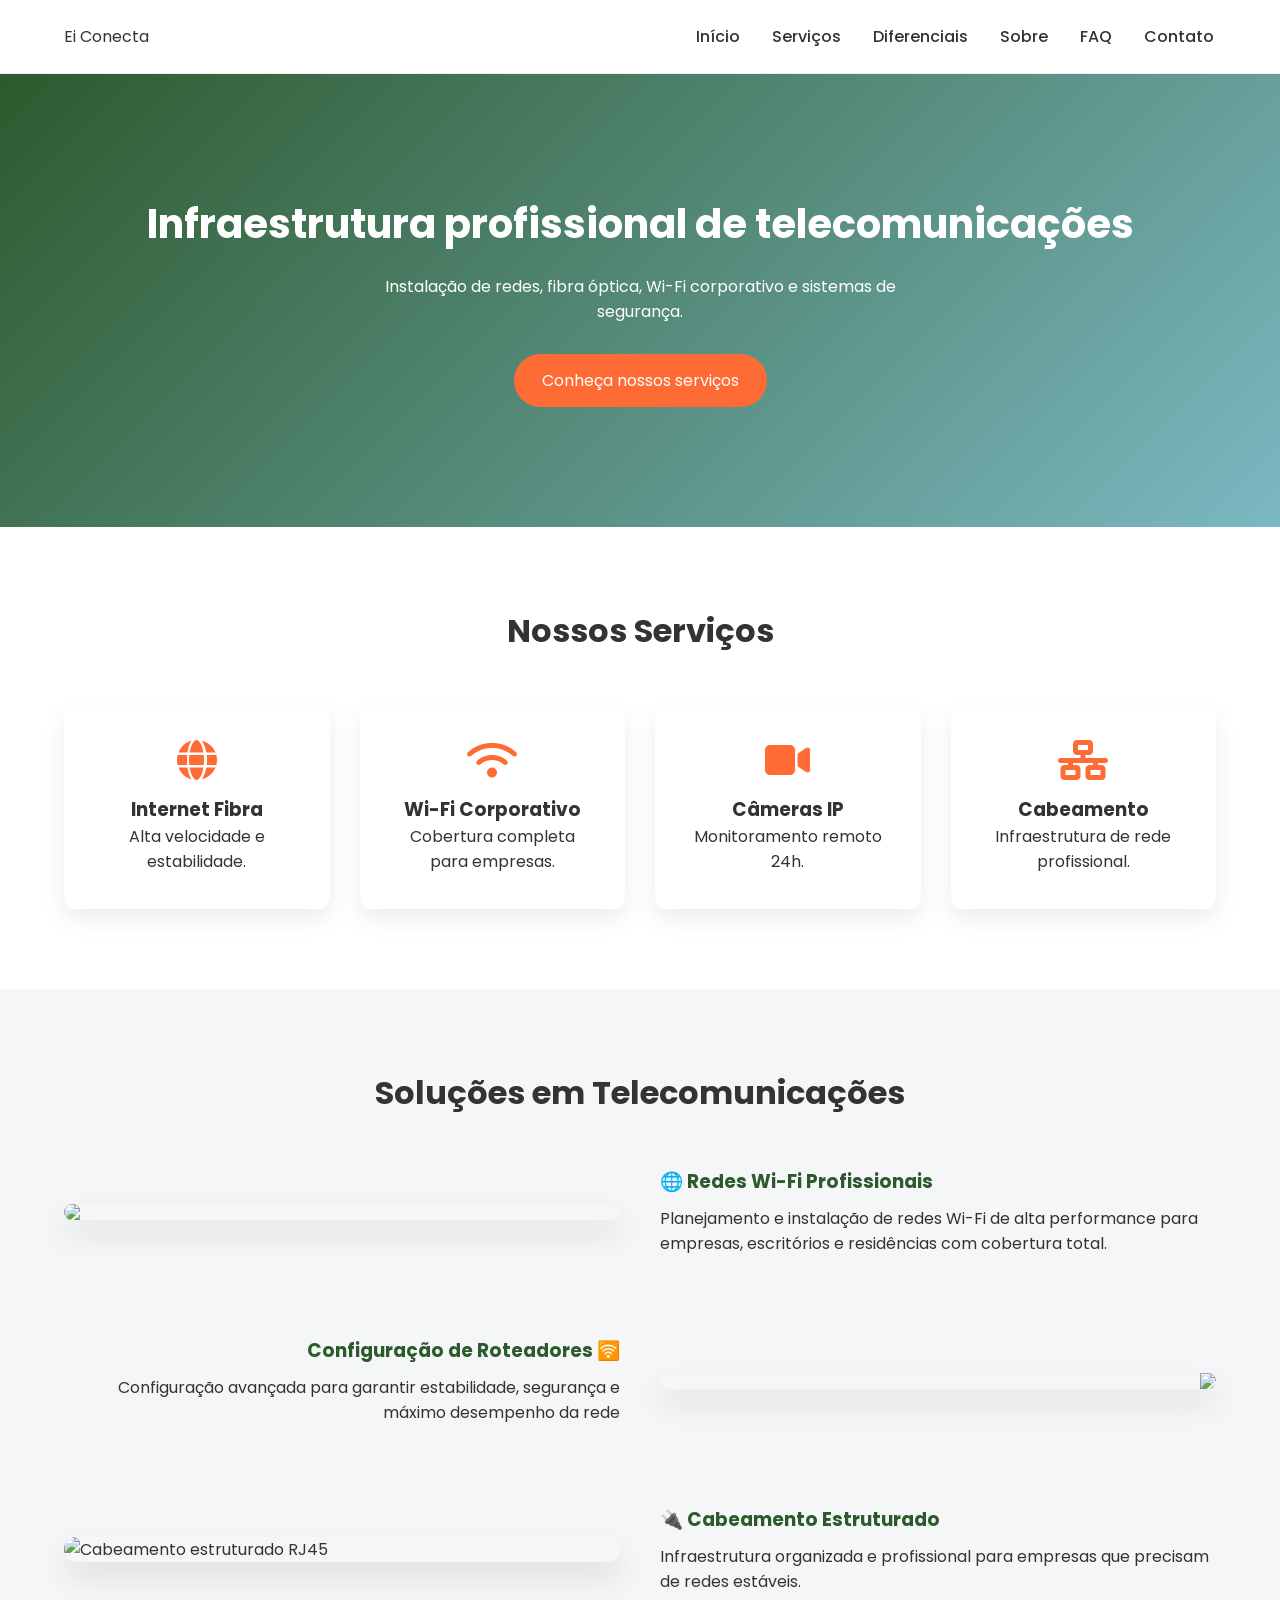
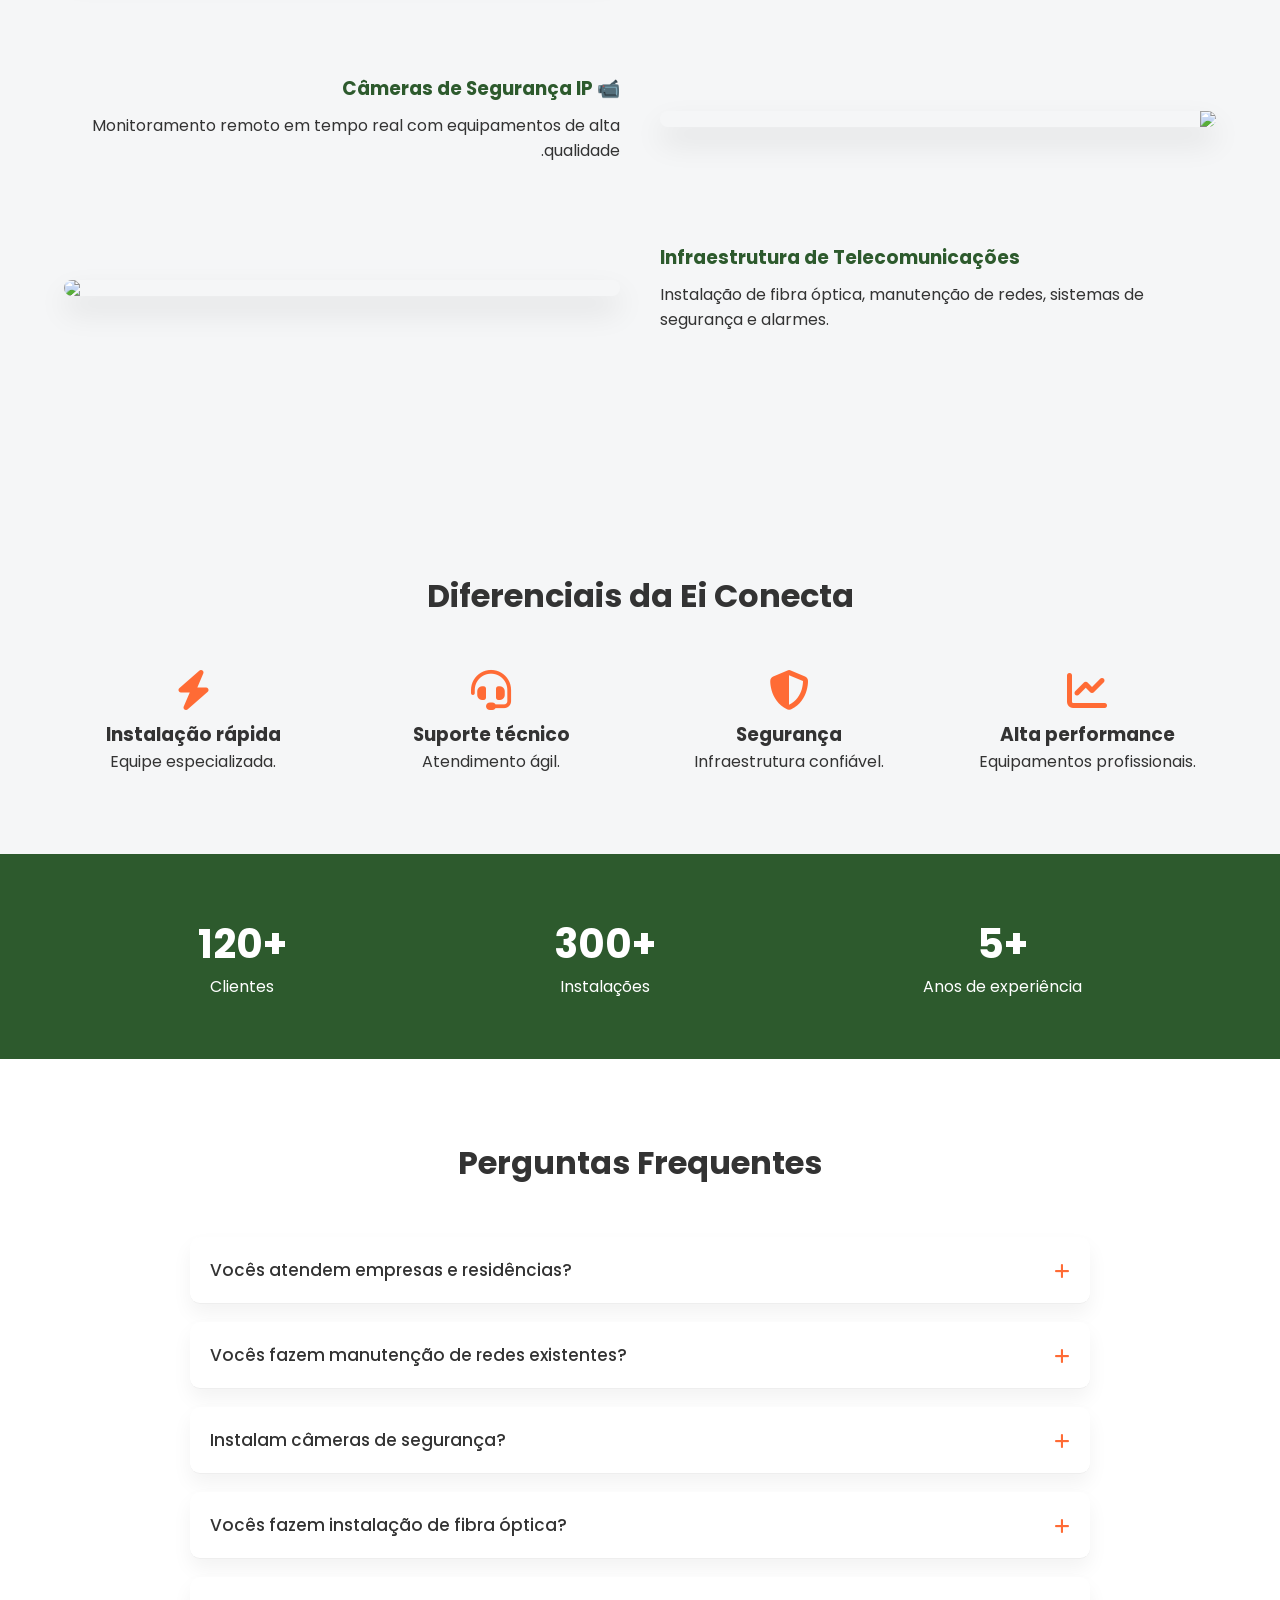
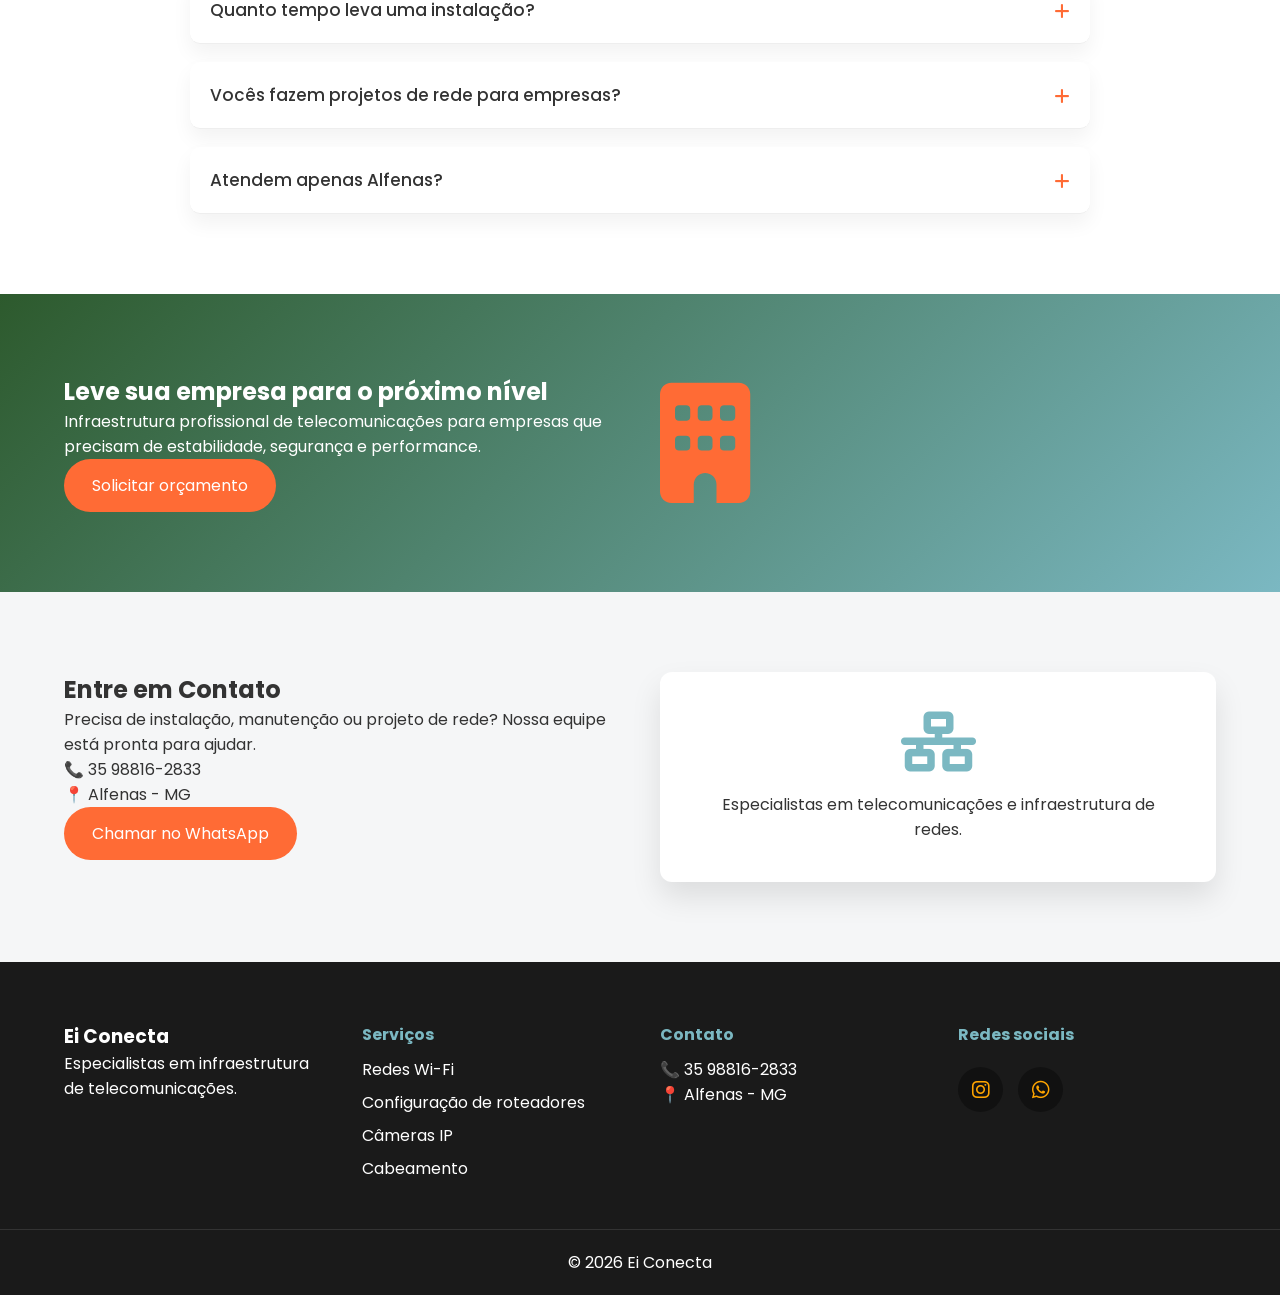
==== commit 8fc0f51a: "Add files via upload" ====
--- a/index.html
+++ b/index.html
@@ -496,7 +496,25 @@
 
 <div class="social">
 
-<a href="#"><i class="fab fa-instagram"></i></a>
+<a href="https://www.instagram.com/eiconectta/"
+target="_blank"
+rel="noopener noreferrer"
+aria-label="Instagram da empresa"
+title="Instagram">
+
+<i class="fab fa-instagram"></i>
+
+</a>
+
+<a href="https://wa.me/5535988162833"
+target="_blank"
+rel="noopener noreferrer"
+aria-label="WhatsApp da empresa"
+title="WhatsApp">
+
+<i class="fa-brands fa-whatsapp"></i>
+
+</a>
 
 </div>
 
--- a/style.css
+++ b/style.css
@@ -427,11 +427,45 @@
 margin-bottom:8px;
 }
 
+
+.social{
+display:flex;
+gap:15px;
+margin-top:20px;
+
+}
+
 .social a{
-color:#FF6B35;
-font-size:22px;
-}
-
+display:flex;
+align-items:center;
+justify-content:center;
+
+width:45px;
+height:45px;
+
+border-radius:50%;
+
+background:#111;
+color:orange; /* cor padrão */
+
+font-size:20px;
+
+transition:0.3s;
+text-decoration:none;
+}
+
+.social a:hover{
+transform:translateY(-4px);
+box-shadow:0 6px 15px rgba(0,0,0,0.3);
+}
+
+.social a:hover .fa-instagram{
+color:#E1306C;
+}
+
+.social a:hover .fa-whatsapp{
+color:#25D366;
+}
 .footer-bottom{
 text-align:center;
 margin-top:40px;
